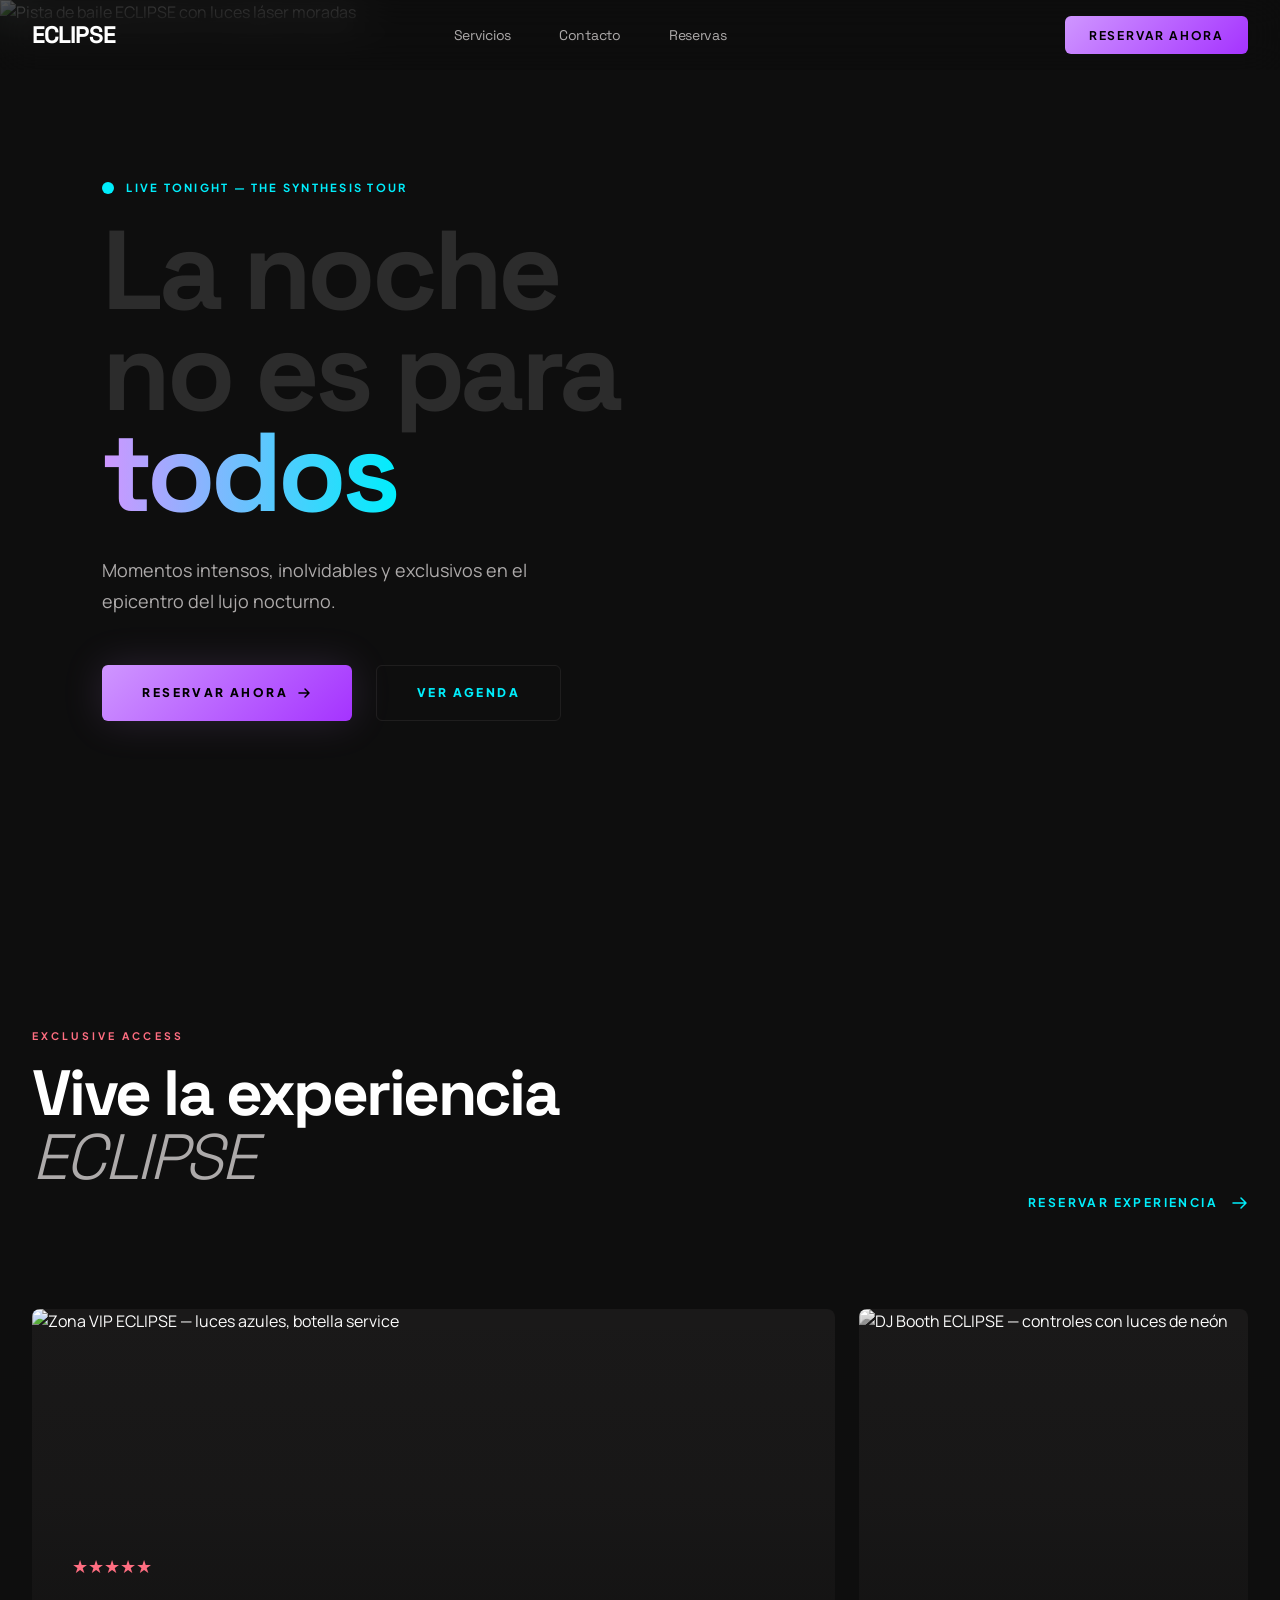
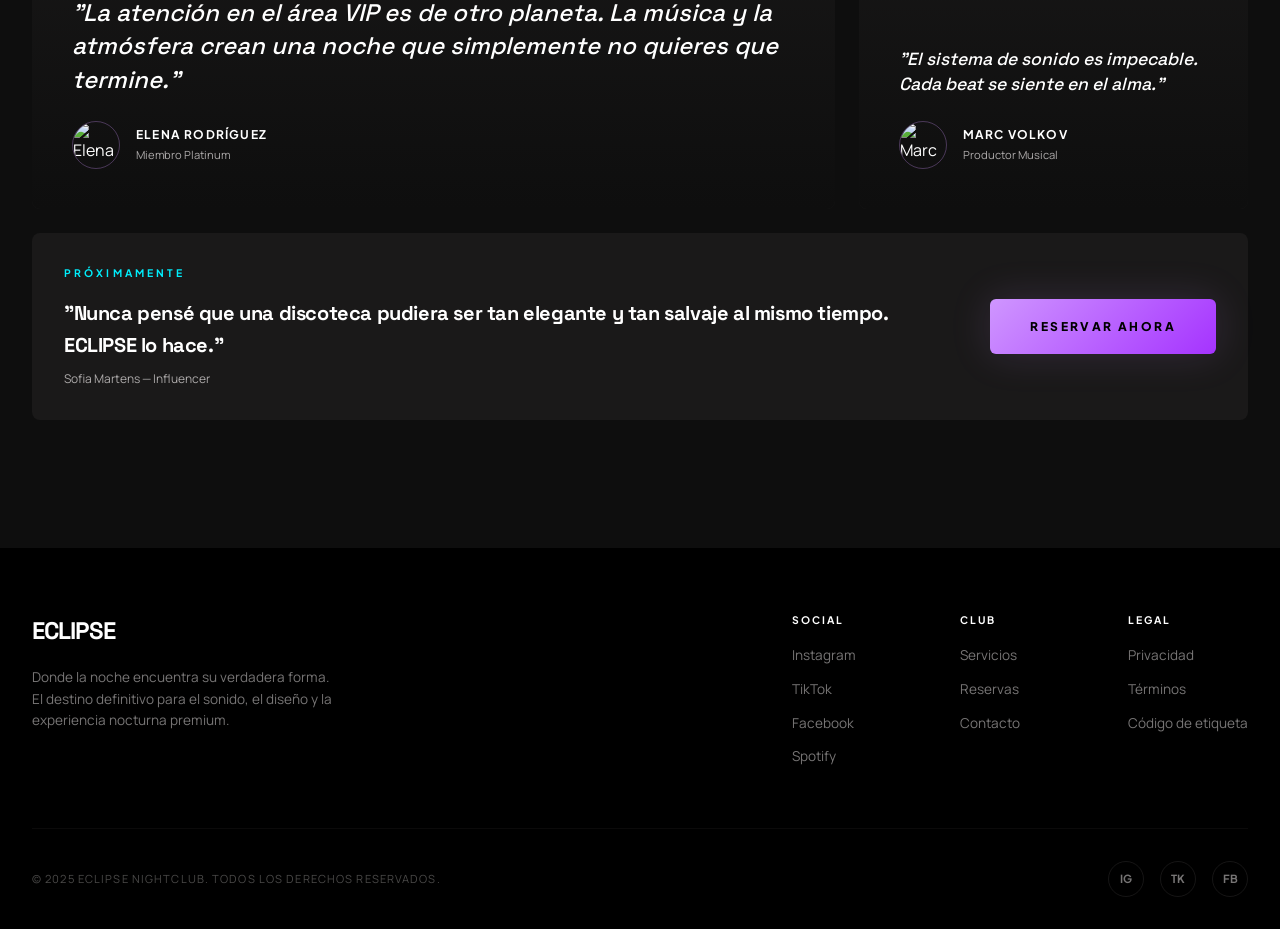
==== index.html @ fee571f5 "first commit" ====
<!DOCTYPE html>
<html lang="es" class="dark">
<head>
  <meta charset="UTF-8" />
  <meta name="viewport" content="width=device-width, initial-scale=1.0" />
  <title>ECLIPSE — La Noche No Es Para Todos</title>
  <meta name="description" content="ECLIPSE. Discoteca premium. Música, luces y energía que transforman la noche." />
  <link rel="preconnect" href="https://fonts.googleapis.com" />
  <link rel="preconnect" href="https://fonts.gstatic.com" crossorigin />
  <link href="https://fonts.googleapis.com/css2?family=Space+Grotesk:wght@300;400;500;600;700&family=Manrope:wght@300;400;500;600;700&family=Plus+Jakarta+Sans:wght@400;500;600;700&display=swap" rel="stylesheet" />
  <link rel="stylesheet" href="styles.css" />
</head>
<body>

<!-- ============================================================
     NAVIGATION
     ============================================================ -->
<nav class="nav" role="navigation" aria-label="Navegación principal">
  <div class="nav__inner">
    <a href="index.html" class="nav__logo">ECLIPSE</a>

    <ul class="nav__links" role="list">
      <li><a href="servicios.html">Servicios</a></li>
      <li><a href="contacto.html">Contacto</a></li>
      <li><a href="reservas.html">Reservas</a></li>
    </ul>

    <a href="reservas.html" class="nav__cta">Reservar ahora</a>

    <button class="nav__hamburger" aria-label="Abrir menú" aria-expanded="false">
      <span></span><span></span><span></span>
    </button>
  </div>

  <div class="nav__mobile-menu" aria-hidden="true">
    <a href="servicios.html">Servicios</a>
    <a href="contacto.html">Contacto</a>
    <a href="reservas.html">Reservas</a>
    <a href="reservas.html" class="nav__cta" style="margin-top:0.5rem;">Reservar ahora</a>
  </div>
</nav>

<!-- ============================================================
     HERO
     ============================================================ -->
<section class="hero" aria-label="Hero principal">
  <!-- Background -->
  <div class="hero__bg">
    <img
      src="https://lh3.googleusercontent.com/aida-public/[base64]"
      alt="Pista de baile ECLIPSE con luces láser moradas"
      loading="eager"
    />
    <div class="hero__overlay"></div>
  </div>

  <!-- Content -->
  <div class="hero__content">
    <div class="hero__eyebrow animate-fade-in-up">
      <span class="hero__eyebrow-dot"></span>
      <span class="hero__eyebrow-text">Live Tonight &mdash; The Synthesis Tour</span>
    </div>

    <h1 class="hero__title animate-fade-in-up delay-1">
      La noche<br />
      no es para<br />
      <span>todos</span>
    </h1>

    <p class="hero__subtitle animate-fade-in-up delay-2">
      Momentos intensos, inolvidables y exclusivos en el epicentro del lujo nocturno.
    </p>

    <div class="hero__actions animate-fade-in-up delay-3">
      <a href="reservas.html" class="btn-primary">
        Reservar ahora
        <svg width="16" height="16" viewBox="0 0 16 16" fill="none" aria-hidden="true">
          <path d="M3 8h10M9 4l4 4-4 4" stroke="currentColor" stroke-width="1.5" stroke-linecap="round" stroke-linejoin="round"/>
        </svg>
      </a>
      <a href="servicios.html" class="btn-secondary">Ver agenda</a>
    </div>
  </div>
</section>

<!-- ============================================================
     EXPERIENCIAS — TESTIMONIOS
     ============================================================ -->
<section class="experiencias" aria-labelledby="exp-title">
  <div class="experiencias__header">
    <div class="experiencias__header-left">
      <span class="section-eyebrow">Exclusive Access</span>
      <h2 class="section-title reveal" id="exp-title">
        Vive la experiencia<br /><em>ECLIPSE</em>
      </h2>
    </div>
    <a href="reservas.html" class="btn-ghost reveal delay-1">
      Reservar experiencia
      <svg width="18" height="18" viewBox="0 0 18 18" fill="none" aria-hidden="true">
        <path d="M3 9h12M11 4l5 5-5 5" stroke="currentColor" stroke-width="1.5" stroke-linecap="round" stroke-linejoin="round"/>
      </svg>
    </a>
  </div>

  <!-- Bento Grid -->
  <div class="bento-grid">

    <!-- Card 1 — wide -->
    <article class="bento-card bento-card--wide reveal">
      <img
        class="bento-card__img"
        src="https://lh3.googleusercontent.com/aida-public/[base64]"
        alt="Zona VIP ECLIPSE — luces azules, botella service"
        loading="lazy"
      />
      <div class="bento-card__overlay"></div>
      <div class="bento-card__body">
        <div class="bento-card__stars" aria-label="5 estrellas">
          ★★★★★
        </div>
        <blockquote class="bento-card__quote">
          "La atención en el área VIP es de otro planeta. La música y la atmósfera crean una noche que simplemente no quieres que termine."
        </blockquote>
        <div class="bento-card__author">
          <div class="bento-card__avatar">
            <img
              src="https://lh3.googleusercontent.com/aida-public/[base64]"
              alt="Elena Rodríguez"
            />
          </div>
          <div>
            <p class="bento-card__name">Elena Rodríguez</p>
            <p class="bento-card__role">Miembro Platinum</p>
          </div>
        </div>
      </div>
    </article>

    <!-- Card 2 — narrow -->
    <article class="bento-card bento-card--narrow reveal delay-1">
      <img
        class="bento-card__img"
        src="https://lh3.googleusercontent.com/aida-public/[base64]"
        alt="DJ Booth ECLIPSE — controles con luces de neón"
        loading="lazy"
      />
      <div class="bento-card__overlay"></div>
      <div class="bento-card__body">
        <blockquote class="bento-card__quote">
          "El sistema de sonido es impecable. Cada beat se siente en el alma."
        </blockquote>
        <div class="bento-card__author">
          <div class="bento-card__avatar">
            <img
              src="https://lh3.googleusercontent.com/aida-public/[base64]"
              alt="Marc Volkov"
            />
          </div>
          <div>
            <p class="bento-card__name">Marc Volkov</p>
            <p class="bento-card__role">Productor Musical</p>
          </div>
        </div>
      </div>
    </article>

    <!-- Card 3 — minimal / CTA -->
    <div class="bento-card--minimal reveal delay-2" style="background:var(--surface-container);">
      <div style="flex:1;">
        <span class="section-eyebrow" style="color:var(--secondary);">Próximamente</span>
        <p style="font-family:var(--font-headline);font-size:1.25rem;font-weight:700;letter-spacing:-0.02em;color:#fff;margin-bottom:0.5rem;">
          "Nunca pensé que una discoteca pudiera ser tan elegante y tan salvaje al mismo tiempo. ECLIPSE lo hace."
        </p>
        <p style="font-size:0.75rem;color:var(--on-surface-variant);">Sofia Martens &mdash; Influencer</p>
      </div>
      <a href="reservas.html" class="btn-primary" style="flex-shrink:0;">
        Reservar ahora
      </a>
    </div>

  </div>
</section>

<!-- ============================================================
     FOOTER
     ============================================================ -->
<footer class="footer">
  <div class="footer__inner">
    <div class="footer__top">
      <div class="footer__brand">
        <p class="footer__logo">ECLIPSE</p>
        <p class="footer__tagline">
          Donde la noche encuentra su verdadera forma. El destino definitivo para el sonido, el diseño y la experiencia nocturna premium.
        </p>
      </div>

      <nav class="footer__links" aria-label="Footer links">
        <div class="footer__col">
          <span class="footer__col-title">Social</span>
          <a href="#">Instagram</a>
          <a href="#">TikTok</a>
          <a href="#">Facebook</a>
          <a href="#">Spotify</a>
        </div>
        <div class="footer__col">
          <span class="footer__col-title">Club</span>
          <a href="servicios.html">Servicios</a>
          <a href="reservas.html">Reservas</a>
          <a href="contacto.html">Contacto</a>
        </div>
        <div class="footer__col">
          <span class="footer__col-title">Legal</span>
          <a href="#">Privacidad</a>
          <a href="#">Términos</a>
          <a href="#">Código de etiqueta</a>
        </div>
      </nav>
    </div>

    <div class="footer__bottom">
      <p class="footer__copy">&copy; 2025 Eclipse Nightclub. Todos los derechos reservados.</p>
      <div class="footer__socials" aria-label="Redes sociales">
        <a href="#" class="footer__social-link" aria-label="Instagram">IG</a>
        <a href="#" class="footer__social-link" aria-label="TikTok">TK</a>
        <a href="#" class="footer__social-link" aria-label="Facebook">FB</a>
      </div>
    </div>
  </div>
</footer>

<script src="script.js"></script>
</body>
</html>
---- styles.css ----
/* ============================================================
   ECLIPSE NIGHTCLUB — Global Stylesheet
   Design System: The Nocturnal High-End Editorial
   ============================================================ */

/* ---------- Google Fonts ---------- */
@import url('https://fonts.googleapis.com/css2?family=Space+Grotesk:wght@300;400;500;600;700&family=Manrope:wght@300;400;500;600;700&family=Plus+Jakarta+Sans:wght@400;500;600;700&display=swap');

/* ---------- CSS Variables ---------- */
:root {
  /* Surfaces */
  --surface-dim:              #0e0e0e;
  --surface:                  #0e0e0e;
  --surface-container-lowest: #000000;
  --surface-container-low:    #131313;
  --surface-container:        #1a1919;
  --surface-container-high:   #201f1f;
  --surface-container-highest:#262626;
  --surface-bright:           #2c2c2c;
  --surface-variant:          #262626;

  /* Brand Colors */
  --primary:        #cf96ff;
  --primary-dim:    #a533ff;
  --secondary:      #00eefc;
  --secondary-dim:  #00deec;
  --tertiary:       #ff6e81;
  --tertiary-dim:   #e7004c;

  /* On-Colors */
  --on-surface:          #ffffff;
  --on-surface-variant:  #adaaaa;
  --on-primary-fixed:    #000000;
  --on-background:       #ffffff;

  /* Outline */
  --outline:         #777575;
  --outline-variant: #494847;

  /* Error */
  --error: #ff6e84;

  /* Typography */
  --font-headline: 'Space Grotesk', sans-serif;
  --font-body:     'Manrope', sans-serif;
  --font-label:    'Plus Jakarta Sans', sans-serif;

  /* Spacing Scale */
  --space-1: 0.25rem;
  --space-2: 0.5rem;
  --space-3: 0.75rem;
  --space-4: 1rem;
  --space-6: 1.5rem;
  --space-8: 2rem;
  --space-12: 3rem;
  --space-16: 4rem;
  --space-24: 6rem;
  --space-32: 8rem;

  /* Radii */
  --radius-sm:   0.125rem;
  --radius-md:   0.375rem;
  --radius-lg:   0.5rem;
  --radius-full: 9999px;
}

/* ---------- Reset & Base ---------- */
*, *::before, *::after { box-sizing: border-box; margin: 0; padding: 0; }

html { scroll-behavior: smooth; }

body {
  background-color: var(--surface-dim);
  color: var(--on-surface);
  font-family: var(--font-body);
  font-size: 1rem;
  line-height: 1.6;
  overflow-x: hidden;
  -webkit-font-smoothing: antialiased;
}

::selection { background: rgba(207, 150, 255, 0.3); color: #fff; }

img { display: block; max-width: 100%; }
a  { text-decoration: none; color: inherit; }
ul, ol { list-style: none; }
button { cursor: pointer; border: none; background: none; font: inherit; }
input, select, textarea { font: inherit; }

/* ---------- Typography Helpers ---------- */
.font-headline { font-family: var(--font-headline); }
.font-body     { font-family: var(--font-body); }
.font-label    { font-family: var(--font-label); }

/* ---------- Layout Helpers ---------- */
.container {
  max-width: 1280px;
  margin: 0 auto;
  padding: 0 var(--space-8);
}

/* ============================================================
   NAVIGATION
   ============================================================ */
.nav {
  position: fixed;
  top: 0;
  left: 0;
  width: 100%;
  z-index: 100;
  background: rgba(14, 14, 14, 0.4);
  backdrop-filter: blur(20px);
  -webkit-backdrop-filter: blur(20px);
  transition: background 0.3s ease;
}

.nav.scrolled {
  background: rgba(14, 14, 14, 0.85);
}

.nav__inner {
  display: flex;
  align-items: center;
  justify-content: space-between;
  padding: var(--space-4) var(--space-8);
  max-width: 1280px;
  margin: 0 auto;
}

.nav__logo {
  font-family: var(--font-headline);
  font-size: 1.5rem;
  font-weight: 700;
  letter-spacing: -0.04em;
  color: #fff;
  text-transform: uppercase;
}

.nav__links {
  display: flex;
  align-items: center;
  gap: var(--space-12);
}

.nav__links a {
  font-family: var(--font-headline);
  font-size: 0.875rem;
  letter-spacing: -0.02em;
  color: var(--on-surface-variant);
  transition: color 0.2s ease;
}

.nav__links a:hover { color: #fff; }

.nav__links a.active {
  color: var(--primary);
  font-weight: 700;
  border-bottom: 2px solid var(--primary);
  padding-bottom: 2px;
}

.nav__cta {
  background: linear-gradient(135deg, var(--primary), var(--primary-dim));
  color: var(--on-primary-fixed);
  font-family: var(--font-label);
  font-size: 0.75rem;
  font-weight: 700;
  letter-spacing: 0.15em;
  text-transform: uppercase;
  padding: 0.6rem 1.5rem;
  border-radius: var(--radius-md);
  transition: transform 0.2s ease, box-shadow 0.2s ease;
}

.nav__cta:hover {
  transform: translateY(-1px);
  box-shadow: 0 8px 30px rgba(207, 150, 255, 0.35);
}

.nav__cta:active { transform: scale(0.96); }

/* Hamburger */
.nav__hamburger {
  display: none;
  flex-direction: column;
  gap: 5px;
  padding: 4px;
}

.nav__hamburger span {
  display: block;
  width: 24px;
  height: 2px;
  background: #fff;
  transition: transform 0.3s ease, opacity 0.3s ease;
}

.nav__mobile-menu {
  display: none;
  flex-direction: column;
  gap: var(--space-4);
  padding: var(--space-6) var(--space-8);
  background: rgba(14, 14, 14, 0.95);
  backdrop-filter: blur(20px);
}

.nav__mobile-menu a {
  font-family: var(--font-headline);
  font-size: 1rem;
  color: var(--on-surface-variant);
  transition: color 0.2s;
}

.nav__mobile-menu a:hover,
.nav__mobile-menu a.active { color: var(--primary); }

.nav__mobile-menu .nav__cta { width: fit-content; }

/* ============================================================
   HERO
   ============================================================ */
.hero {
  position: relative;
  min-height: 100vh;
  display: flex;
  align-items: center;
  overflow: hidden;
}

.hero__bg {
  position: absolute;
  inset: 0;
  z-index: 0;
}

.hero__bg img {
  width: 100%;
  height: 100%;
  object-fit: cover;
}

.hero__overlay {
  position: absolute;
  inset: 0;
  background: linear-gradient(to bottom, rgba(14,14,14,0.35) 0%, rgba(14,14,14,1) 100%);
}

.hero__content {
  position: relative;
  z-index: 10;
  padding: 0 var(--space-8);
  max-width: 900px;
  padding-left: clamp(2rem, 8vw, 10rem);
}

.hero__eyebrow {
  display: flex;
  align-items: center;
  gap: var(--space-3);
  margin-bottom: var(--space-6);
}

.hero__eyebrow-dot {
  width: 0.75rem;
  height: 0.75rem;
  border-radius: var(--radius-full);
  background: var(--secondary);
  animation: pulse 2s cubic-bezier(0.4,0,0.6,1) infinite;
}

.hero__eyebrow-text {
  font-family: var(--font-label);
  font-size: 0.7rem;
  font-weight: 700;
  letter-spacing: 0.2em;
  text-transform: uppercase;
  color: var(--secondary);
}

.hero__title {
  font-family: var(--font-headline);
  font-size: clamp(3rem, 10vw, 7rem);
  font-weight: 700;
  letter-spacing: -0.04em;
  line-height: 0.9;
  color: var(--surface-bright);
  margin-bottom: var(--space-8);
}

.hero__title span {
  background: linear-gradient(90deg, var(--primary), var(--secondary));
  -webkit-background-clip: text;
  -webkit-text-fill-color: transparent;
  background-clip: text;
}

.hero__subtitle {
  font-size: 1.125rem;
  color: var(--on-surface-variant);
  max-width: 480px;
  margin-bottom: var(--space-12);
  line-height: 1.7;
}

.hero__actions {
  display: flex;
  flex-wrap: wrap;
  gap: var(--space-6);
}

/* ============================================================
   BUTTONS
   ============================================================ */
.btn-primary {
  background: linear-gradient(135deg, var(--primary), var(--primary-dim));
  color: var(--on-primary-fixed);
  font-family: var(--font-label);
  font-size: 0.75rem;
  font-weight: 800;
  letter-spacing: 0.2em;
  text-transform: uppercase;
  padding: 1.1rem 2.5rem;
  border-radius: var(--radius-md);
  display: inline-flex;
  align-items: center;
  gap: var(--space-2);
  box-shadow: 0 0 40px rgba(207, 150, 255, 0.15);
  transition: box-shadow 0.3s ease, transform 0.2s ease;
}

.btn-primary:hover {
  box-shadow: 0 15px 50px rgba(207, 150, 255, 0.4);
  transform: translateY(-2px);
}

.btn-primary:active { transform: scale(0.97); }

.btn-secondary {
  border: 1px solid rgba(73, 72, 71, 0.3);
  color: var(--secondary);
  font-family: var(--font-label);
  font-size: 0.75rem;
  font-weight: 800;
  letter-spacing: 0.2em;
  text-transform: uppercase;
  padding: 1.1rem 2.5rem;
  border-radius: var(--radius-md);
  display: inline-flex;
  align-items: center;
  gap: var(--space-2);
  transition: background 0.3s ease, transform 0.2s ease;
}

.btn-secondary:hover {
  background: rgba(0, 238, 252, 0.06);
  transform: translateY(-2px);
}

.btn-ghost {
  color: var(--secondary);
  font-family: var(--font-label);
  font-size: 0.75rem;
  font-weight: 700;
  letter-spacing: 0.2em;
  text-transform: uppercase;
  display: inline-flex;
  align-items: center;
  gap: var(--space-3);
  transition: gap 0.3s ease;
}

.btn-ghost:hover { gap: var(--space-4); }

.btn-ghost svg { transition: transform 0.3s ease; }
.btn-ghost:hover svg { transform: translateX(4px); }

/* ============================================================
   SECTION SHARED
   ============================================================ */
.section-eyebrow {
  display: block;
  font-family: var(--font-label);
  font-size: 0.65rem;
  font-weight: 700;
  letter-spacing: 0.3em;
  text-transform: uppercase;
  color: var(--tertiary);
  margin-bottom: var(--space-4);
}

.section-title {
  font-family: var(--font-headline);
  font-size: clamp(2.5rem, 5vw, 4rem);
  font-weight: 700;
  letter-spacing: -0.04em;
  color: #fff;
  line-height: 1;
  margin-bottom: var(--space-6);
}

.section-title em {
  font-style: italic;
  font-weight: 300;
  color: var(--on-surface-variant);
}

/* ============================================================
   EXPERIENCIAS / TESTIMONIOS
   ============================================================ */
.experiencias {
  padding: var(--space-32) var(--space-8);
  background: var(--surface-dim);
}

.experiencias__header {
  display: flex;
  justify-content: space-between;
  align-items: flex-end;
  margin-bottom: var(--space-24);
  gap: var(--space-8);
  max-width: 1280px;
  margin-left: auto;
  margin-right: auto;
}

.experiencias__header-left { max-width: 600px; }

.bento-grid {
  max-width: 1280px;
  margin: 0 auto;
  display: grid;
  grid-template-columns: repeat(12, 1fr);
  gap: var(--space-6);
}

.bento-card {
  position: relative;
  overflow: hidden;
  border-radius: var(--radius-lg);
  background: var(--surface-container);
}

.bento-card--wide  { grid-column: span 8; height: 500px; }
.bento-card--narrow { grid-column: span 4; height: 500px; }
.bento-card--third { grid-column: span 4; height: 300px; }

.bento-card__img {
  position: absolute;
  inset: 0;
  width: 100%;
  height: 100%;
  object-fit: cover;
  transition: transform 0.7s ease;
}

.bento-card:hover .bento-card__img { transform: scale(1.08); }

.bento-card--narrow .bento-card__img {
  filter: grayscale(1);
  transition: transform 0.7s ease, filter 0.7s ease;
}

.bento-card--narrow:hover .bento-card__img {
  filter: grayscale(0);
  transform: scale(1.08);
}

.bento-card__overlay {
  position: absolute;
  inset: 0;
  background: linear-gradient(to top, rgba(14,14,14,1) 0%, rgba(14,14,14,0.2) 60%, transparent 100%);
}

.bento-card__body {
  position: absolute;
  bottom: 0;
  padding: 2.5rem;
}

.bento-card__stars {
  display: flex;
  gap: 2px;
  color: var(--tertiary);
  margin-bottom: var(--space-4);
  font-size: 1.1rem;
}

.bento-card__quote {
  font-family: var(--font-headline);
  font-size: clamp(1.1rem, 2vw, 1.5rem);
  font-weight: 500;
  font-style: italic;
  color: #fff;
  line-height: 1.4;
  margin-bottom: var(--space-6);
}

.bento-card--narrow .bento-card__quote { font-size: 1.1rem; }

.bento-card__author {
  display: flex;
  align-items: center;
  gap: var(--space-4);
}

.bento-card__avatar {
  width: 48px;
  height: 48px;
  border-radius: var(--radius-full);
  overflow: hidden;
  border: 1px solid rgba(207, 150, 255, 0.3);
  flex-shrink: 0;
}

.bento-card__avatar img { width: 100%; height: 100%; object-fit: cover; }

.bento-card__name {
  font-family: var(--font-label);
  font-size: 0.75rem;
  font-weight: 700;
  color: #fff;
  text-transform: uppercase;
  letter-spacing: 0.1em;
}

.bento-card__role {
  font-size: 0.7rem;
  color: var(--on-surface-variant);
  margin-top: 2px;
}

/* Third card (minimal) */
.bento-card--minimal {
  grid-column: span 12;
  height: auto;
  padding: var(--space-8);
  background: var(--surface-container);
  border-radius: var(--radius-lg);
  display: flex;
  align-items: center;
  gap: var(--space-8);
  cursor: default;
}

/* ============================================================
   FOOTER
   ============================================================ */
.footer {
  background: var(--surface-container-lowest);
  padding: var(--space-16) var(--space-8) var(--space-8);
}

.footer__inner {
  max-width: 1280px;
  margin: 0 auto;
  display: flex;
  flex-direction: column;
  gap: var(--space-12);
}

.footer__top {
  display: flex;
  justify-content: space-between;
  align-items: flex-start;
  gap: var(--space-12);
  flex-wrap: wrap;
}

.footer__brand { max-width: 300px; }

.footer__logo {
  font-family: var(--font-headline);
  font-size: 1.5rem;
  font-weight: 700;
  color: #fff;
  letter-spacing: -0.04em;
  margin-bottom: var(--space-4);
}

.footer__tagline {
  font-size: 0.85rem;
  color: var(--outline);
  line-height: 1.6;
}

.footer__links {
  display: grid;
  grid-template-columns: repeat(3, 1fr);
  gap: var(--space-12);
}

.footer__col-title {
  font-family: var(--font-label);
  font-size: 0.65rem;
  font-weight: 700;
  letter-spacing: 0.2em;
  text-transform: uppercase;
  color: #fff;
  margin-bottom: var(--space-4);
  display: block;
}

.footer__col a {
  display: block;
  font-size: 0.85rem;
  color: var(--outline);
  margin-bottom: var(--space-3);
  transition: color 0.2s;
}

.footer__col a:hover { color: var(--secondary); }

.footer__bottom {
  display: flex;
  justify-content: space-between;
  align-items: center;
  padding-top: var(--space-8);
  border-top: 1px solid rgba(73,72,71,0.15);
  flex-wrap: wrap;
  gap: var(--space-4);
}

.footer__copy {
  font-size: 0.7rem;
  color: var(--outline-variant);
  letter-spacing: 0.1em;
  text-transform: uppercase;
}

.footer__socials {
  display: flex;
  gap: var(--space-4);
}

.footer__social-link {
  width: 36px;
  height: 36px;
  border-radius: var(--radius-full);
  border: 1px solid rgba(73,72,71,0.3);
  display: flex;
  align-items: center;
  justify-content: center;
  color: var(--outline);
  font-size: 0.7rem;
  font-family: var(--font-label);
  font-weight: 700;
  transition: border-color 0.2s, color 0.2s, background 0.2s;
}

.footer__social-link:hover {
  border-color: var(--secondary);
  color: var(--secondary);
  background: rgba(0, 238, 252, 0.05);
}

/* ============================================================
   ANIMATIONS
   ============================================================ */
@keyframes pulse {
  0%, 100% { opacity: 1; }
  50%       { opacity: 0.35; }
}

@keyframes fadeInUp {
  from { opacity: 0; transform: translateY(30px); }
  to   { opacity: 1; transform: translateY(0); }
}

@keyframes fadeIn {
  from { opacity: 0; }
  to   { opacity: 1; }
}

@keyframes shimmer {
  0%   { background-position: -200% center; }
  100% { background-position: 200% center; }
}

@keyframes confirmBounce {
  0%   { transform: scale(0.7); opacity: 0; }
  60%  { transform: scale(1.08); }
  100% { transform: scale(1);    opacity: 1; }
}

.animate-fade-in-up {
  animation: fadeInUp 0.7s ease both;
}

/* Stagger delays */
.delay-1 { animation-delay: 0.15s; }
.delay-2 { animation-delay: 0.3s; }
.delay-3 { animation-delay: 0.45s; }
.delay-4 { animation-delay: 0.6s; }

/* Scroll-reveal */
.reveal {
  opacity: 0;
  transform: translateY(28px);
  transition: opacity 0.7s ease, transform 0.7s ease;
}

.reveal.visible {
  opacity: 1;
  transform: none;
}

/* ============================================================
   PAGE: SERVICIOS
   ============================================================ */
.page-hero {
  padding-top: 120px;
  padding-bottom: var(--space-32);
  padding-left: var(--space-8);
  padding-right: var(--space-8);
  background: radial-gradient(ellipse at 50% 0%, rgba(207,150,255,0.08) 0%, transparent 70%);
  text-align: center;
}

.page-hero__title {
  font-family: var(--font-headline);
  font-size: clamp(3rem, 8vw, 6rem);
  font-weight: 700;
  letter-spacing: -0.04em;
  line-height: 0.95;
  color: #fff;
  margin-bottom: var(--space-6);
}

.page-hero__subtitle {
  font-size: 1.1rem;
  color: var(--on-surface-variant);
  max-width: 560px;
  margin: 0 auto;
  line-height: 1.7;
}

.servicios-section {
  padding: var(--space-24) var(--space-8);
}

.servicios-section:nth-child(even) {
  background: var(--surface-container-low);
}

.servicios-section__inner {
  max-width: 1280px;
  margin: 0 auto;
}

.servicios-section__grid {
  display: grid;
  grid-template-columns: repeat(auto-fit, minmax(300px, 1fr));
  gap: var(--space-6);
  margin-top: var(--space-12);
}

/* Service Cards */
.service-card {
  background: var(--surface-container);
  border-radius: var(--radius-lg);
  overflow: hidden;
  transition: transform 0.3s ease, box-shadow 0.3s ease;
}

.service-card:hover {
  transform: translateY(-6px);
  box-shadow: 0 20px 60px rgba(0,0,0,0.4);
}

.service-card__img-wrap {
  position: relative;
  height: 240px;
  overflow: hidden;
}

.service-card__img-wrap img {
  width: 100%;
  height: 100%;
  object-fit: cover;
  transition: transform 0.5s ease;
}

.service-card:hover .service-card__img-wrap img {
  transform: scale(1.06);
}

.service-card__img-overlay {
  position: absolute;
  inset: 0;
  background: linear-gradient(to top, var(--surface-container) 0%, transparent 60%);
}

.service-card__badge {
  position: absolute;
  top: var(--space-4);
  right: var(--space-4);
  background: rgba(14,14,14,0.7);
  backdrop-filter: blur(10px);
  border: 1px solid rgba(207,150,255,0.2);
  border-radius: var(--radius-full);
  padding: 4px 12px;
  font-family: var(--font-label);
  font-size: 0.6rem;
  font-weight: 700;
  letter-spacing: 0.15em;
  text-transform: uppercase;
  color: var(--primary);
}

.service-card__body {
  padding: var(--space-6);
}

.service-card__title {
  font-family: var(--font-headline);
  font-size: 1.25rem;
  font-weight: 700;
  letter-spacing: -0.02em;
  color: #fff;
  margin-bottom: var(--space-3);
}

.service-card__desc {
  font-size: 0.875rem;
  color: var(--on-surface-variant);
  line-height: 1.6;
  margin-bottom: var(--space-6);
}

.service-card__cta {
  display: inline-flex;
  align-items: center;
  gap: var(--space-2);
  font-family: var(--font-label);
  font-size: 0.65rem;
  font-weight: 700;
  letter-spacing: 0.2em;
  text-transform: uppercase;
  color: var(--primary);
  transition: gap 0.3s ease;
}

.service-card__cta:hover { gap: var(--space-4); }

/* DJ cards with larger accents */
.dj-card {
  background: var(--surface-container);
  border-radius: var(--radius-lg);
  overflow: hidden;
  display: flex;
  gap: var(--space-6);
  padding: var(--space-6);
  align-items: center;
  transition: background 0.2s ease;
}

.dj-card:hover { background: var(--surface-container-high); }

.dj-card__avatar {
  width: 80px;
  height: 80px;
  border-radius: var(--radius-full);
  overflow: hidden;
  flex-shrink: 0;
  border: 2px solid rgba(207,150,255,0.3);
}

.dj-card__avatar img { width: 100%; height: 100%; object-fit: cover; }

.dj-card__name {
  font-family: var(--font-headline);
  font-size: 1.1rem;
  font-weight: 700;
  color: #fff;
  margin-bottom: 4px;
}

.dj-card__genre {
  font-family: var(--font-label);
  font-size: 0.65rem;
  letter-spacing: 0.15em;
  text-transform: uppercase;
  color: var(--secondary);
  margin-bottom: var(--space-2);
}

.dj-card__desc {
  font-size: 0.8rem;
  color: var(--on-surface-variant);
}

/* Pulse indicator */
.pulse-indicator {
  display: inline-flex;
  align-items: center;
  gap: var(--space-2);
}

.pulse-indicator__dot {
  width: 8px;
  height: 8px;
  border-radius: var(--radius-full);
  background: var(--secondary);
  animation: pulse 2s ease infinite;
}

/* ============================================================
   PAGE: CONTACTO
   ============================================================ */
.contacto-layout {
  max-width: 1280px;
  margin: 0 auto;
  padding: 120px var(--space-8) var(--space-32);
  display: grid;
  grid-template-columns: 1fr 1fr;
  gap: var(--space-24);
  align-items: start;
}

.contacto-form-wrapper {
  position: relative;
  background: rgba(26,25,25,0.6);
  backdrop-filter: blur(24px);
  border-radius: var(--radius-xl);
  border: 1px solid rgba(73,72,71,0.12);
  padding: var(--space-12);
  overflow: hidden;
}

.contacto-form-wrapper::before {
  content: '';
  position: absolute;
  top: -80px;
  right: -80px;
  width: 300px;
  height: 300px;
  background: radial-gradient(circle, rgba(207,150,255,0.1), transparent 70%);
  pointer-events: none;
}

/* ---------- Form shared styles ---------- */
.form-field {
  margin-bottom: var(--space-8);
}

.form-label {
  display: block;
  font-family: var(--font-label);
  font-size: 0.65rem;
  font-weight: 700;
  letter-spacing: 0.2em;
  text-transform: uppercase;
  color: var(--on-surface-variant);
  margin-bottom: var(--space-2);
  margin-left: 4px;
}

.form-input,
.form-select,
.form-textarea {
  width: 100%;
  background: transparent;
  border: none;
  border-bottom: 2px solid var(--surface-variant);
  color: var(--on-surface);
  font-family: var(--font-body);
  font-size: 1rem;
  padding: 0.75rem 4px;
  outline: none;
  transition: border-color 0.3s ease, box-shadow 0.3s ease;
  -webkit-appearance: none;
  color-scheme: dark;
}

.form-input::placeholder,
.form-textarea::placeholder { color: rgba(117,117,117,0.6); }

.form-input:focus,
.form-select:focus,
.form-textarea:focus {
  border-bottom-color: var(--primary);
  box-shadow: 0 4px 12px -4px rgba(207,150,255,0.25);
}

.form-input.error,
.form-select.error,
.form-textarea.error {
  border-bottom-color: var(--error);
}

.form-error-msg {
  font-family: var(--font-label);
  font-size: 0.65rem;
  color: var(--error);
  margin-top: var(--space-1);
  margin-left: 4px;
  letter-spacing: 0.05em;
  display: none;
}

.form-error-msg.visible { display: block; }

.form-textarea {
  resize: none;
  min-height: 120px;
}

.form-select {
  background: var(--surface-container-highest);
  border: none;
  border-bottom: 2px solid var(--surface-variant);
  cursor: pointer;
}

.form-select option {
  background: var(--surface-container);
  color: var(--on-surface);
}

.contacto-info {
  padding-top: var(--space-8);
}

.contacto-info__title {
  font-family: var(--font-headline);
  font-size: 2.5rem;
  font-weight: 700;
  letter-spacing: -0.04em;
  color: #fff;
  margin-bottom: var(--space-4);
  line-height: 1.1;
}

.contacto-info__subtitle {
  color: var(--on-surface-variant);
  font-size: 1rem;
  line-height: 1.7;
  margin-bottom: var(--space-12);
}

.contacto-item {
  display: flex;
  gap: var(--space-4);
  margin-bottom: var(--space-8);
}

.contacto-item__icon {
  width: 44px;
  height: 44px;
  border-radius: var(--radius-md);
  background: var(--surface-container);
  display: flex;
  align-items: center;
  justify-content: center;
  flex-shrink: 0;
  font-size: 1.1rem;
}

.contacto-item__label {
  font-family: var(--font-label);
  font-size: 0.65rem;
  font-weight: 700;
  letter-spacing: 0.15em;
  text-transform: uppercase;
  color: var(--on-surface-variant);
  margin-bottom: 4px;
}

.contacto-item__value {
  font-size: 0.95rem;
  color: #fff;
}

/* ============================================================
   PAGE: RESERVAS
   ============================================================ */
.reservas-bg {
  background-image:
    radial-gradient(at 0% 0%, rgba(207,150,255,0.12) 0%, transparent 50%),
    radial-gradient(at 100% 100%, rgba(0,238,252,0.08) 0%, transparent 50%);
}

.reservas-layout {
  max-width: 1280px;
  margin: 0 auto;
  padding: 120px var(--space-8) var(--space-32);
  display: grid;
  grid-template-columns: 5fr 7fr;
  gap: var(--space-16);
  align-items: center;
  min-height: 100vh;
}

.reservas-editorial {
  padding-top: var(--space-8);
}

.reservas-editorial__title {
  font-family: var(--font-headline);
  font-size: clamp(3.5rem, 6vw, 5.5rem);
  font-weight: 900;
  letter-spacing: -0.05em;
  line-height: 0.93;
  color: var(--surface-bright);
  margin-bottom: var(--space-6);
}

.reservas-editorial__title span { color: var(--primary); }

.reservas-editorial__desc {
  color: var(--on-surface-variant);
  font-size: 1.05rem;
  line-height: 1.7;
  max-width: 400px;
  margin-bottom: var(--space-12);
}

.reservas-benefit {
  display: flex;
  align-items: flex-start;
  gap: var(--space-4);
  margin-bottom: var(--space-6);
}

.reservas-benefit__icon {
  font-size: 1.2rem;
  flex-shrink: 0;
  margin-top: 2px;
}

.reservas-benefit__title {
  font-family: var(--font-headline);
  font-size: 0.95rem;
  font-weight: 700;
  color: #fff;
  margin-bottom: 2px;
}

.reservas-benefit__desc {
  font-size: 0.8rem;
  color: var(--on-surface-variant);
}

.reservas-form-card {
  position: relative;
  background: rgba(26,25,25,0.65);
  backdrop-filter: blur(28px);
  -webkit-backdrop-filter: blur(28px);
  border-radius: var(--radius-xl);
  border: 1px solid rgba(73,72,71,0.12);
  padding: clamp(2rem, 4vw, 3.5rem);
  overflow: hidden;
}

.reservas-form-card::before {
  content: '';
  position: absolute;
  top: -100px;
  right: -100px;
  width: 350px;
  height: 350px;
  background: radial-gradient(circle, rgba(207,150,255,0.08), transparent 70%);
  pointer-events: none;
  transition: background 0.5s ease;
}

.reservas-form-card:hover::before {
  background: radial-gradient(circle, rgba(207,150,255,0.15), transparent 70%);
}

/* Experience Selector */
.experience-grid {
  display: grid;
  grid-template-columns: repeat(3, 1fr);
  gap: var(--space-3);
}

.exp-btn {
  padding: var(--space-4);
  border-radius: var(--radius-lg);
  background: rgba(38,38,38,0.4);
  border: 1px solid rgba(73,72,71,0.12);
  text-align: center;
  cursor: pointer;
  transition: background 0.2s ease, border-color 0.2s ease, transform 0.15s ease;
}

.exp-btn:hover { transform: scale(0.98); }
.exp-btn:active { transform: scale(0.95); }

.exp-btn.active-vip {
  background: rgba(207,150,255,0.08);
  border-color: rgba(207,150,255,0.4);
}

.exp-btn.active-general {
  background: rgba(0,238,252,0.06);
  border-color: rgba(0,238,252,0.35);
}

.exp-btn.active-evento {
  background: rgba(255,110,129,0.06);
  border-color: rgba(255,110,129,0.35);
}

.exp-btn__name {
  font-family: var(--font-headline);
  font-size: 0.9rem;
  font-weight: 700;
  color: #fff;
  margin-bottom: 4px;
}

.exp-btn__sub {
  font-family: var(--font-label);
  font-size: 0.55rem;
  text-transform: uppercase;
  letter-spacing: 0.1em;
  color: var(--on-surface-variant);
}

/* Reservation summary */
.reserva-summary {
  background: var(--surface-container-low);
  border-radius: var(--radius-lg);
  padding: var(--space-6);
  margin-top: var(--space-6);
  border: 1px solid rgba(207,150,255,0.1);
  display: none;
  animation: fadeInUp 0.4s ease both;
}

.reserva-summary.visible { display: block; }

.reserva-summary__title {
  font-family: var(--font-label);
  font-size: 0.65rem;
  font-weight: 700;
  letter-spacing: 0.2em;
  text-transform: uppercase;
  color: var(--primary);
  margin-bottom: var(--space-4);
}

.reserva-summary__row {
  display: flex;
  justify-content: space-between;
  align-items: center;
  font-size: 0.85rem;
  color: var(--on-surface-variant);
  margin-bottom: var(--space-2);
}

.reserva-summary__row strong { color: #fff; font-weight: 600; }

.reserva-summary__vip-msg {
  margin-top: var(--space-4);
  padding: var(--space-3) var(--space-4);
  background: rgba(207,150,255,0.07);
  border-left: 3px solid var(--primary);
  border-radius: 0 var(--radius-sm) var(--radius-sm) 0;
  font-size: 0.8rem;
  color: var(--primary);
  font-family: var(--font-label);
  letter-spacing: 0.05em;
  display: none;
}

.reserva-summary__vip-msg.visible { display: block; }

/* Confirmation overlay */
.confirmation-overlay {
  position: fixed;
  inset: 0;
  z-index: 200;
  background: rgba(14,14,14,0.95);
  backdrop-filter: blur(20px);
  display: flex;
  align-items: center;
  justify-content: center;
  padding: var(--space-8);
  opacity: 0;
  pointer-events: none;
  transition: opacity 0.4s ease;
}

.confirmation-overlay.visible {
  opacity: 1;
  pointer-events: all;
}

.confirmation-card {
  text-align: center;
  max-width: 480px;
  padding: var(--space-16);
  border-radius: var(--radius-xl);
  background: var(--surface-container);
  border: 1px solid rgba(207,150,255,0.15);
  box-shadow: 0 0 80px rgba(207,150,255,0.1);
  animation: confirmBounce 0.5s cubic-bezier(0.34,1.56,0.64,1) both;
}

.confirmation-icon {
  font-size: 3rem;
  margin-bottom: var(--space-6);
  display: block;
}

.confirmation-title {
  font-family: var(--font-headline);
  font-size: 2rem;
  font-weight: 700;
  letter-spacing: -0.04em;
  color: #fff;
  margin-bottom: var(--space-4);
}

.confirmation-sub {
  font-size: 0.9rem;
  color: var(--on-surface-variant);
  line-height: 1.6;
  margin-bottom: var(--space-8);
}

.confirmation-code {
  font-family: var(--font-label);
  font-size: 0.65rem;
  letter-spacing: 0.3em;
  text-transform: uppercase;
  color: var(--secondary);
  margin-bottom: var(--space-8);
}

/* ============================================================
   GRID: 2-COL FORM
   ============================================================ */
.form-grid-2 {
  display: grid;
  grid-template-columns: 1fr 1fr;
  gap: 0 var(--space-8);
}

/* ============================================================
   RESPONSIVE
   ============================================================ */
@media (max-width: 1024px) {
  .reservas-layout { grid-template-columns: 1fr; }
  .reservas-editorial { padding-top: 0; }
  .contacto-layout { grid-template-columns: 1fr; }
}

@media (max-width: 768px) {
  .nav__links { display: none; }
  .nav__cta   { display: none; }
  .nav__hamburger { display: flex; }

  .hero__content { padding-left: var(--space-8); }

  .bento-grid { grid-template-columns: 1fr; }
  .bento-card--wide,
  .bento-card--narrow { grid-column: span 1; }

  .experiencias__header {
    flex-direction: column;
    align-items: flex-start;
    margin-bottom: var(--space-12);
  }

  .footer__links { grid-template-columns: repeat(2, 1fr); }
  .footer__top { flex-direction: column; }

  .servicios-section__grid { grid-template-columns: 1fr; }

  .form-grid-2 { grid-template-columns: 1fr; }

  .experience-grid { grid-template-columns: 1fr; }

  .bento-card--wide,
  .bento-card--narrow { height: 380px; }
}

@media (max-width: 480px) {
  .hero__title { font-size: 2.8rem; }
  .hero__actions { flex-direction: column; }
  .btn-primary, .btn-secondary { text-align: center; justify-content: center; }
  .reservas-form-card { padding: var(--space-8); }
}
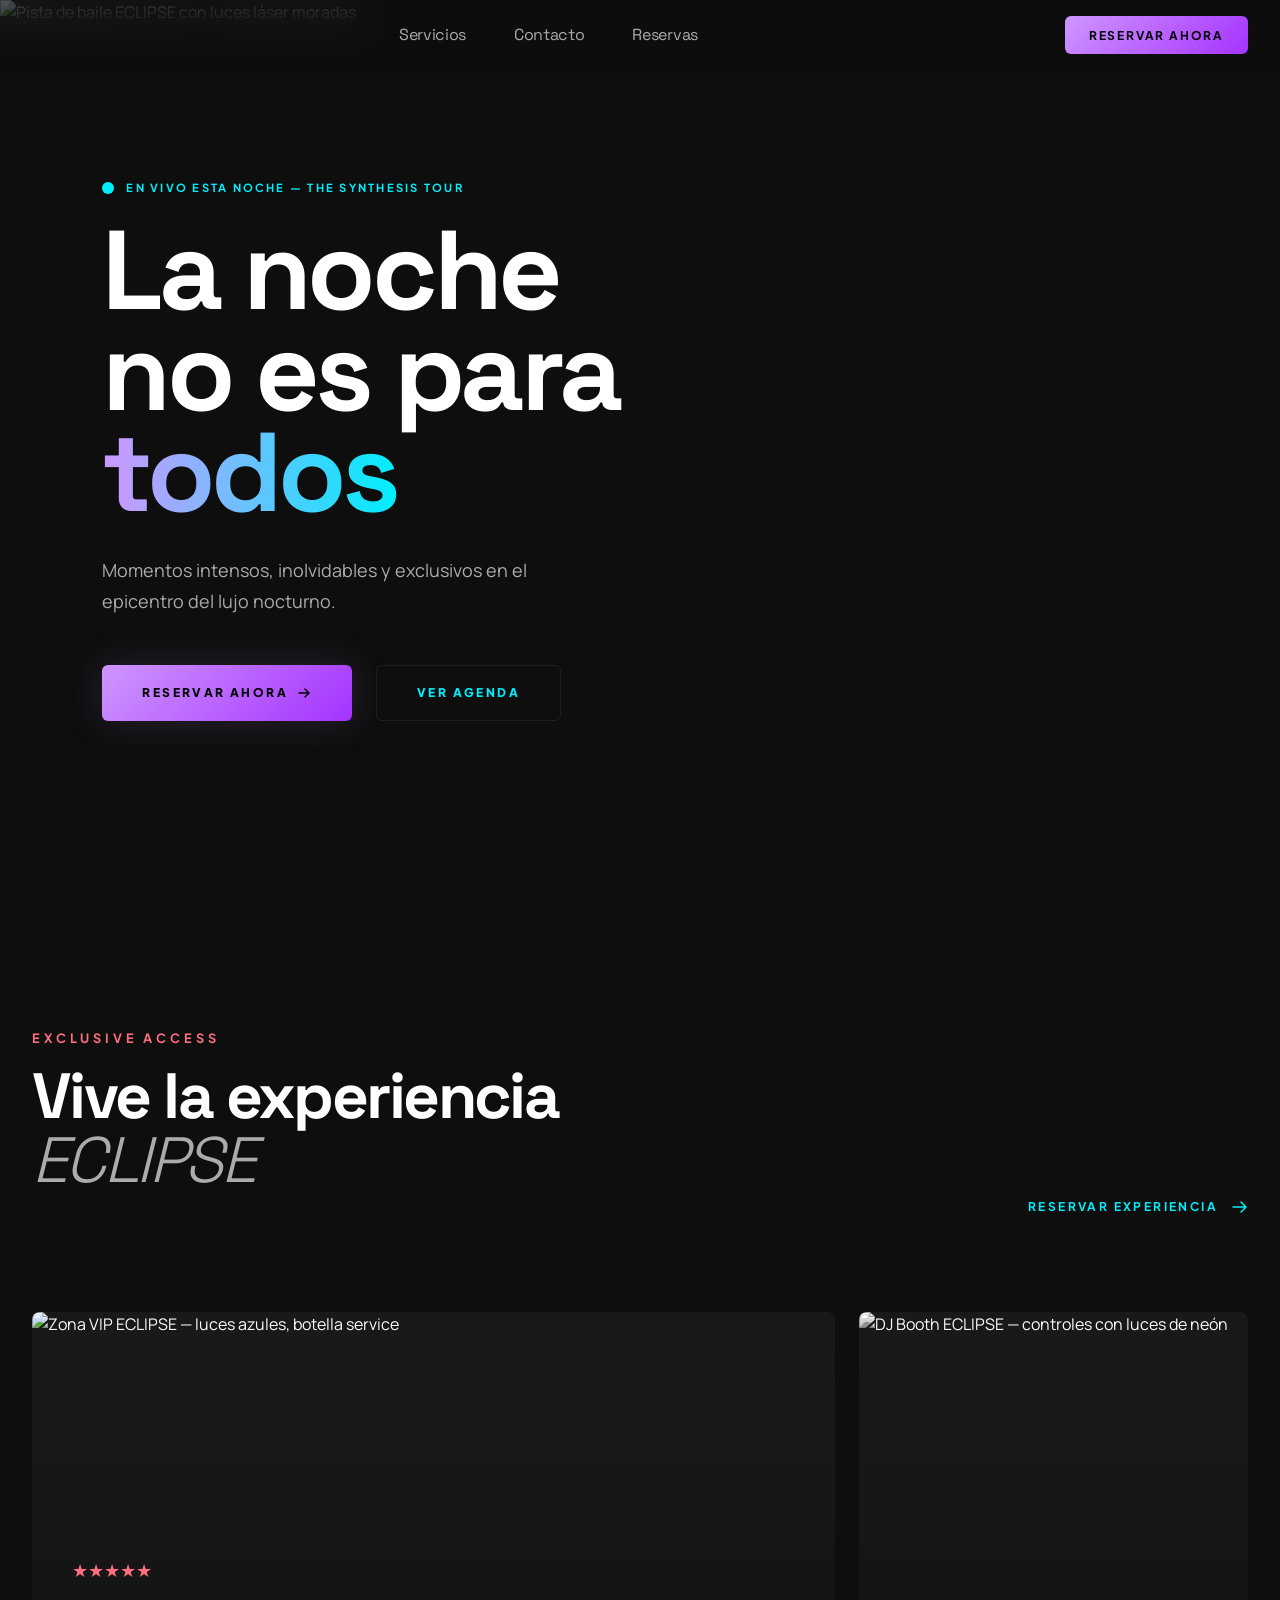
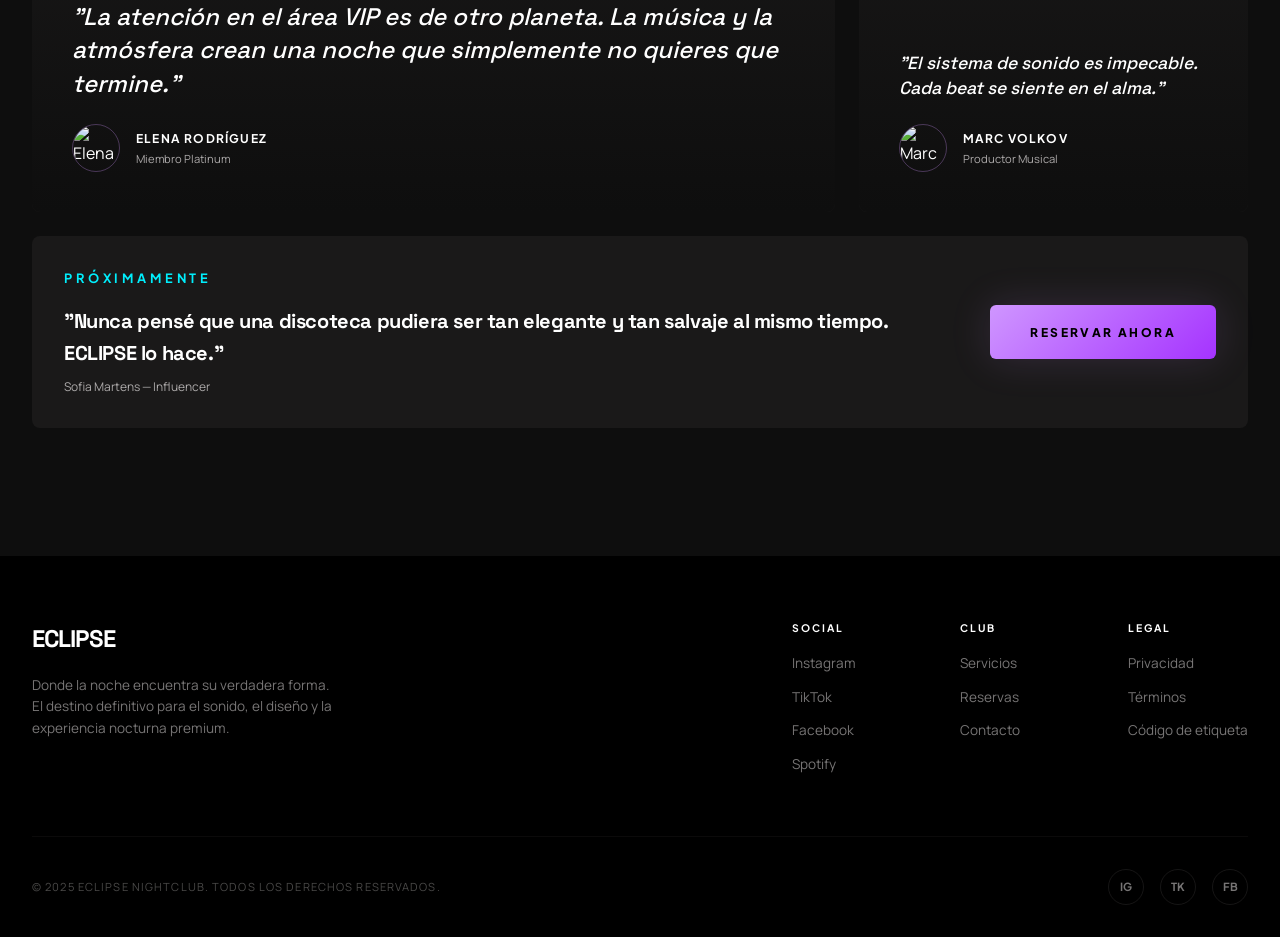
==== commit 32c07d23: "Añadí el logo" ====
--- a/index.html
+++ b/index.html
@@ -3,7 +3,7 @@
 <head>
   <meta charset="UTF-8" />
   <meta name="viewport" content="width=device-width, initial-scale=1.0" />
-  <title>ECLIPSE — La Noche No Es Para Todos</title>
+  <title>ECLIPSE — La Noche Es Para Todos</title>
   <meta name="description" content="ECLIPSE. Discoteca premium. Música, luces y energía que transforman la noche." />
   <link rel="preconnect" href="https://fonts.googleapis.com" />
   <link rel="preconnect" href="https://fonts.gstatic.com" crossorigin />
@@ -17,7 +17,9 @@
      ============================================================ -->
 <nav class="nav" role="navigation" aria-label="Navegación principal">
   <div class="nav__inner">
-    <a href="index.html" class="nav__logo">ECLIPSE</a>
+    <a href="index.html" class="nav__logo"></a>
+  <img src="img/logoEclipse.png" alt="ECLIPSE logo" class="nav__logo-img">
+</a>
 
     <ul class="nav__links" role="list">
       <li><a href="servicios.html">Servicios</a></li>
@@ -58,7 +60,7 @@
   <div class="hero__content">
     <div class="hero__eyebrow animate-fade-in-up">
       <span class="hero__eyebrow-dot"></span>
-      <span class="hero__eyebrow-text">Live Tonight &mdash; The Synthesis Tour</span>
+      <span class="hero__eyebrow-text">En vivo esta noche &mdash; The Synthesis Tour</span>
     </div>
 
     <h1 class="hero__title animate-fade-in-up delay-1">
--- a/styles.css
+++ b/styles.css
@@ -16,7 +16,7 @@
   --surface-container:        #1a1919;
   --surface-container-high:   #201f1f;
   --surface-container-highest:#262626;
-  --surface-bright:           #2c2c2c;
+  --surface-bright:           #ffffff;
   --surface-variant:          #262626;
 
   /* Brand Colors */
@@ -118,6 +118,7 @@
   background: rgba(14, 14, 14, 0.85);
 }
 
+
 .nav__inner {
   display: flex;
   align-items: center;
@@ -125,15 +126,15 @@
   padding: var(--space-4) var(--space-8);
   max-width: 1280px;
   margin: 0 auto;
-}
-
-.nav__logo {
-  font-family: var(--font-headline);
-  font-size: 1.5rem;
-  font-weight: 700;
-  letter-spacing: -0.04em;
-  color: #fff;
-  text-transform: uppercase;
+  position: relative;
+}
+
+.nav__logo-img {
+  height: 200px;
+  width: auto;
+  display: block;
+  position: absolute;
+  margin: 10px
 }
 
 .nav__links {
@@ -144,7 +145,7 @@
 
 .nav__links a {
   font-family: var(--font-headline);
-  font-size: 0.875rem;
+  font-size: 1rem;
   letter-spacing: -0.02em;
   color: var(--on-surface-variant);
   transition: color 0.2s ease;
@@ -283,7 +284,7 @@
   font-weight: 700;
   letter-spacing: -0.04em;
   line-height: 0.9;
-  color: var(--surface-bright);
+  color: var(--on-surface);
   margin-bottom: var(--space-8);
 }
 
@@ -380,7 +381,7 @@
 .section-eyebrow {
   display: block;
   font-family: var(--font-label);
-  font-size: 0.65rem;
+  font-size: 0.80rem;
   font-weight: 700;
   letter-spacing: 0.3em;
   text-transform: uppercase;
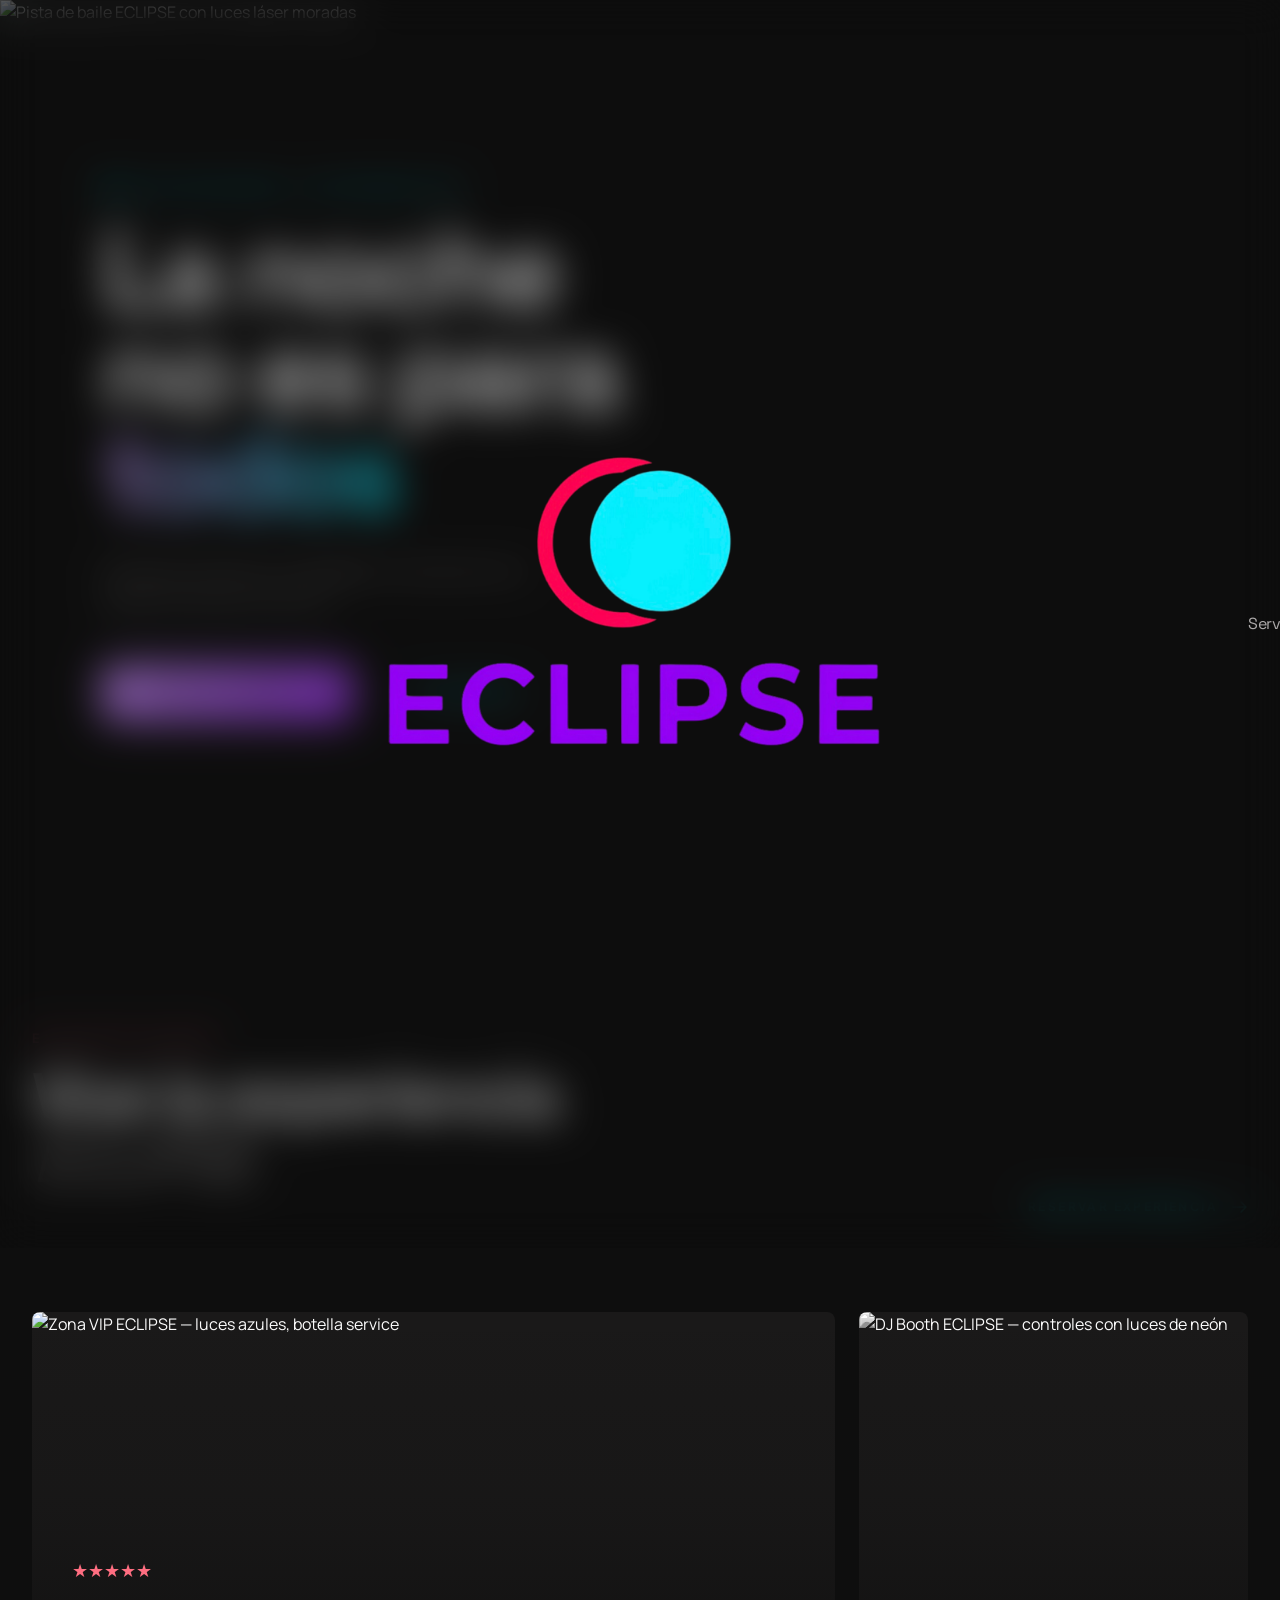
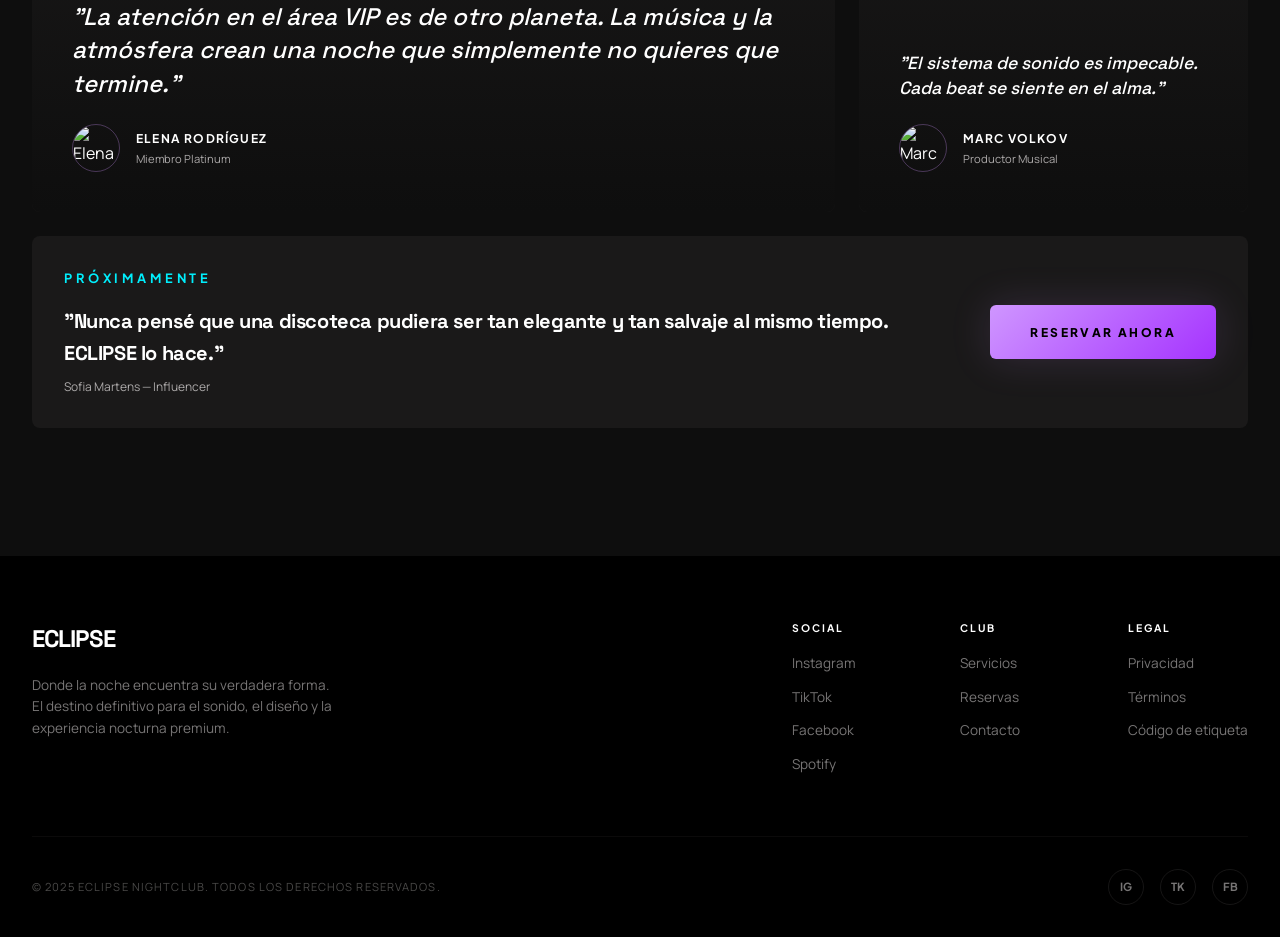
==== commit 0c57a33b: "Correción final del logo" ====
--- a/index.html
+++ b/index.html
@@ -19,7 +19,7 @@
   <div class="nav__inner">
     <a href="index.html" class="nav__logo"></a>
   <img src="img/logoEclipse.png" alt="ECLIPSE logo" class="nav__logo-img">
-</a>
+  </a>
 
     <ul class="nav__links" role="list">
       <li><a href="servicios.html">Servicios</a></li>
--- a/styles.css
+++ b/styles.css
@@ -119,6 +119,7 @@
 }
 
 
+
 .nav__inner {
   display: flex;
   align-items: center;
@@ -126,15 +127,15 @@
   padding: var(--space-4) var(--space-8);
   max-width: 1280px;
   margin: 0 auto;
-  position: relative;
-}
-
-.nav__logo-img {
-  height: 200px;
-  width: auto;
-  display: block;
-  position: absolute;
-  margin: 10px
+}
+
+.nav__logo {
+  font-family: var(--font-headline);
+  font-size: 1.5rem;
+  font-weight: 700;
+  letter-spacing: -0.04em;
+  color: #fff;
+  text-transform: uppercase;
 }
 
 .nav__links {
